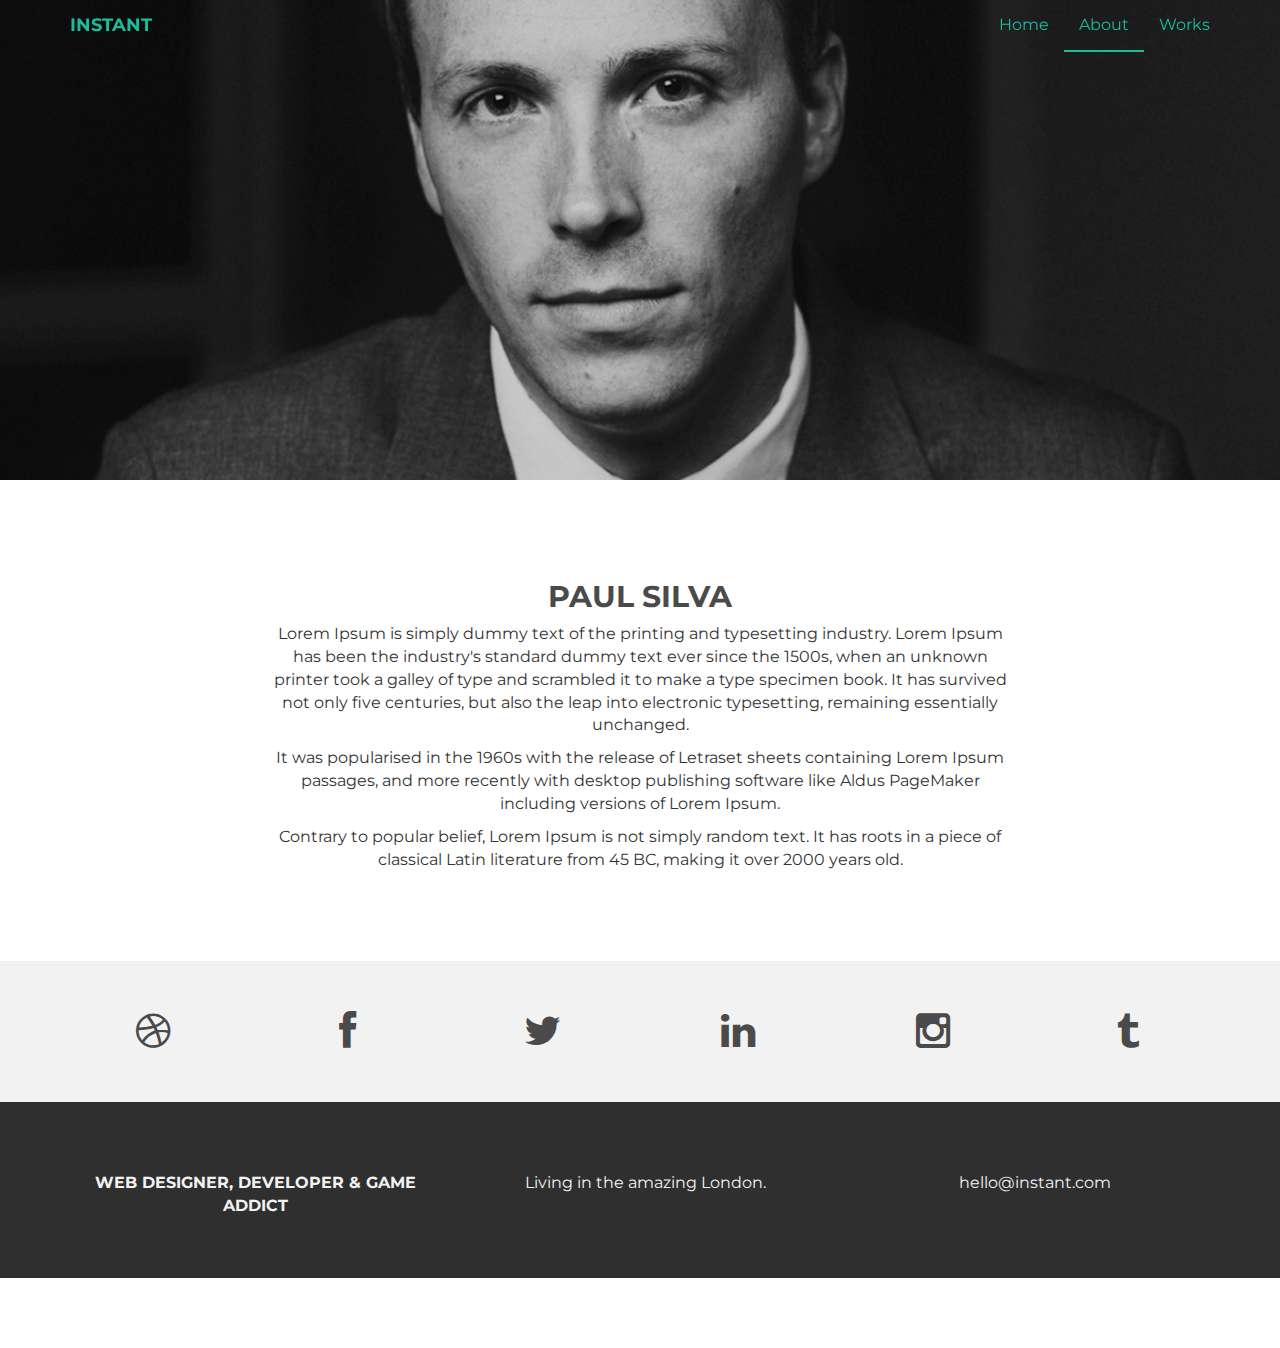
==== about.html @ 0b87e77e "Instant Theme" ====
<!DOCTYPE html>
<html lang="en">
  <head>
    <meta charset="utf-8">
    <meta http-equiv="X-UA-Compatible" content="IE=edge">
    <meta name="viewport" content="width=device-width, initial-scale=1">
    <meta name="description" content="">
    <meta name="author" content="">
    <link rel="shortcut icon" href="assets/ico/favicon.ico">

    <title>INSTANT - Bootstrap Theme</title>

    <!-- Bootstrap core CSS -->
    <link href="assets/css/bootstrap.css" rel="stylesheet">

    <!-- Custom styles for this template -->
    <link href="assets/css/style.css" rel="stylesheet">
    <link href="assets/css/font-awesome.min.css" rel="stylesheet">

    <!-- Just for debugging purposes. Don't actually copy this line! -->
    <!--[if lt IE 9]><script src="../../assets/js/ie8-responsive-file-warning.js"></script><![endif]-->

    <!-- HTML5 shim and Respond.js IE8 support of HTML5 elements and media queries -->
    <!--[if lt IE 9]>
      <script src="https://oss.maxcdn.com/libs/html5shiv/3.7.0/html5shiv.js"></script>
      <script src="https://oss.maxcdn.com/libs/respond.js/1.4.2/respond.min.js"></script>
    <![endif]-->
  </head>

  <body>

    <!-- Static navbar -->
    <div class="navbar navbar-default navbar-fixed-top" role="navigation">
      <div class="container">
        <div class="navbar-header">
          <button type="button" class="navbar-toggle" data-toggle="collapse" data-target=".navbar-collapse">
            <span class="sr-only">Toggle navigation</span>
            <span class="icon-bar"></span>
            <span class="icon-bar"></span>
            <span class="icon-bar"></span>
          </button>
          <a class="navbar-brand" href="index.html">INSTANT</a>
        </div>
        <div class="navbar-collapse collapse">
          <ul class="nav navbar-nav navbar-right">
            <li><a href="index.html">Home</a></li>
            <li class="active"><a href="about.html">About</a></li>
            <li><a href="index.html#works">Works</a></li>
          </ul>
        </div><!--/.nav-collapse -->
      </div>
    </div>


	<div id="aboutwrap">
	    <div class="container">
			<div class="row">
				<div class="col-lg-6 col-lg-offset-3">
				</div>
			</div><! --/row -->
	    </div> <!-- /container -->
	</div><! --/aboutwrap -->
	
	<div class="container">
		<div class="row centered mt mb">
			<div class="col-lg-8 col-lg-offset-2">
				<h2>PAUL SILVA</h2>
				<p>Lorem Ipsum is simply dummy text of the printing and typesetting industry. Lorem Ipsum has been the industry's standard dummy text ever since the 1500s, when an unknown printer took a galley of type and scrambled it to make a type specimen book. It has survived not only five centuries, but also the leap into electronic typesetting, remaining essentially unchanged.</p>
				<p>It was popularised in the 1960s with the release of Letraset sheets containing Lorem Ipsum passages, and more recently with desktop publishing software like Aldus PageMaker including versions of Lorem Ipsum.</p>
				<p>Contrary to popular belief, Lorem Ipsum is not simply random text. It has roots in a piece of classical Latin literature from 45 BC, making it over 2000 years old.</p>
			</div>

		</div><! --/row -->
	</div><! --/container -->
	
	<div id="social">
		<div class="container">
			<div class="row centered">
				<div class="col-lg-2">
					<a href="#"><i class="fa fa-dribbble"></i></a>
				</div>
				<div class="col-lg-2">
					<a href="#"><i class="fa fa-facebook"></i></a>
				</div>
				<div class="col-lg-2">
					<a href="#"><i class="fa fa-twitter"></i></a>
				</div>
				<div class="col-lg-2">
					<a href="#"><i class="fa fa-linkedin"></i></a>
				</div>
				<div class="col-lg-2">
					<a href="#"><i class="fa fa-instagram"></i></a>
				</div>
				<div class="col-lg-2">
					<a href="#"><i class="fa fa-tumblr"></i></a>
				</div>
			
			</div><! --/row -->
		</div><! --/container -->
	</div><! --/social -->

	<div id="footerwrap">
		<div class="container">
			<div class="row centered">
				<div class="col-lg-4">
					<p><b>WEB DESIGNER, DEVELOPER & GAME ADDICT</b></p>
				</div>
			
				<div class="col-lg-4">
					<p>Living in the amazing London.</p>
				</div>
				<div class="col-lg-4">
					<p>hello@instant.com</p>
				</div>
			
			</div>
		
		</div>
	</div><! --/footerwrap -->
	


    <!-- Bootstrap core JavaScript
    ================================================== -->
    <!-- Placed at the end of the document so the pages load faster -->
    <script src="https://ajax.googleapis.com/ajax/libs/jquery/1.11.0/jquery.min.js"></script>
    <script src="assets/js/bootstrap.min.js"></script>
  </body>
</html>
---- assets/css/style.css ----
/*
 * Author: Carlos Alvarez
 * URL: http://Alvarez.is
 *
 * Project Name: NYC Design
 * Version: 1.0
 * Date: 04-20-2014
 * URL: 
 */


/* ==========================================================================
   Base Styles, Bootstrap Modifications & Fonts Import
   ========================================================================== */

@import url(http://fonts.googleapis.com/css?family=Montserrat:400,700);


::-moz-selection {
    background: #f2c2c9;
    color: #a4003a;
    text-shadow: none;
}

::selection {
    background: #16a085;
    color: #a4003a;
    text-shadow: none;
}

/*
 * A better looking default horizontal rule
 */

 hr {
    display: block;
    height: 1px;
    border: 0;
    border-top: 1px solid #ccc;
    margin: 1em 0;
    padding: 0;
}

.centered {
	text-align: center
}

.mt {
	margin-top: 80px;
}

.mb {
	margin-bottom: 80px;
}

/* ==========================================================================
   General styles
   ========================================================================== */


body {
    font-family: 'Montserrat', sans-serif;
    font-weight: 400;
    font-size: 16px;

    -webkit-font-smoothing: antialiased;
    -webkit-overflow-scrolling: touch;
}

h1, h2, h3, h4, h5, h6 {
	font-weight: 700;
    color: #4a4a4a;
}


.navbar-brand {
	font-weight: 700;
}

.navbar-default .navbar-brand {
	color: #1abc9c;
}

.navbar-default {
	background-color: transparent;
	border-color: transparent;
}

.navbar-default .navbar-nav > .active > a, .navbar-default .navbar-nav > .active > a:hover, .navbar-default .navbar-nav > .active > a:focus {
	color: #1abc9c;
	background-color: transparent;
	border-bottom: 2px solid #1abc9c
}

.navbar-default .navbar-nav > li > a {
	color: #1abc9c;
}

/* ==========================================================================
   Wrap Sections
   ========================================================================== */

#headerwrap {
	background: url(../img/back.jpg) no-repeat center top;
	margin-top: -70px;
	padding-top: 250px;
	text-align:center;
	background-attachment: relative;
	background-position: center center;
	min-height: 650px;
	width: 100%;
	
    -webkit-background-size: 100%;
    -moz-background-size: 100%;
    -o-background-size: 100%;
    background-size: 100%;

    -webkit-background-size: cover;
    -moz-background-size: cover;
    -o-background-size: cover;
    background-size: cover;
}

#headerwrap h1 {
	color:#ffffff;
	padding-top: 10px;
	padding-bottom: 20px;
	letter-spacing: 4px;
	font-size: 80px;
	font-weight: bold;
}

#headerwrap h4 {
	font-weight: 400;
	color: #ffffff
}

#social {
	padding-top: 50px;
	padding-bottom: 50px;
	background-color: #f2f2f2;
}

#social i {
	font-size: 40px;
	color: #4a4a4a
}

#social i:hover {
	color: #1abc9c
}

#footerwrap {
	padding-top: 70px;
	padding-bottom: 50px;
	background-color: #2f2f2f;
}

#footerwrap p {
	color: #f2f2f2;
	margin-left: 10px;
}

#workwrap {	
	background: url(../img/work.jpg) no-repeat center top;
	margin-top: -70px;
	padding-top: 250px;
	text-align:center;
	background-attachment: relative;
	background-position: center center;
	min-height: 650px;
	width: 100%;
	
    -webkit-background-size: 100%;
    -moz-background-size: 100%;
    -o-background-size: 100%;
    background-size: 100%;

    -webkit-background-size: cover;
    -moz-background-size: cover;
    -o-background-size: cover;
    background-size: cover;
}

#workwrap h1 {
	color:#ffffff;
	padding-top: 10px;
	padding-bottom: 20px;
	letter-spacing: 4px;
	font-size: 80px;
	font-weight: bold;
}

#workwrap h4 {
	font-weight: 400;
	color: #ffffff
}

#aboutwrap {	
	background: url(../img/about.jpg) no-repeat center top;
	margin-top: -70px;
	padding-top: 250px;
	text-align:center;
	background-attachment: relative;
	background-position: center center;
	min-height: 550px;
	width: 100%;
	
    -webkit-background-size: 100%;
    -moz-background-size: 100%;
    -o-background-size: 100%;
    background-size: 100%;

    -webkit-background-size: cover;
    -moz-background-size: cover;
    -o-background-size: cover;
    background-size: cover;
}




/* Gallery */
.gallery {
	margin-top: 30px;
}

.gallery img:hover {
	opacity: 0.4;
}
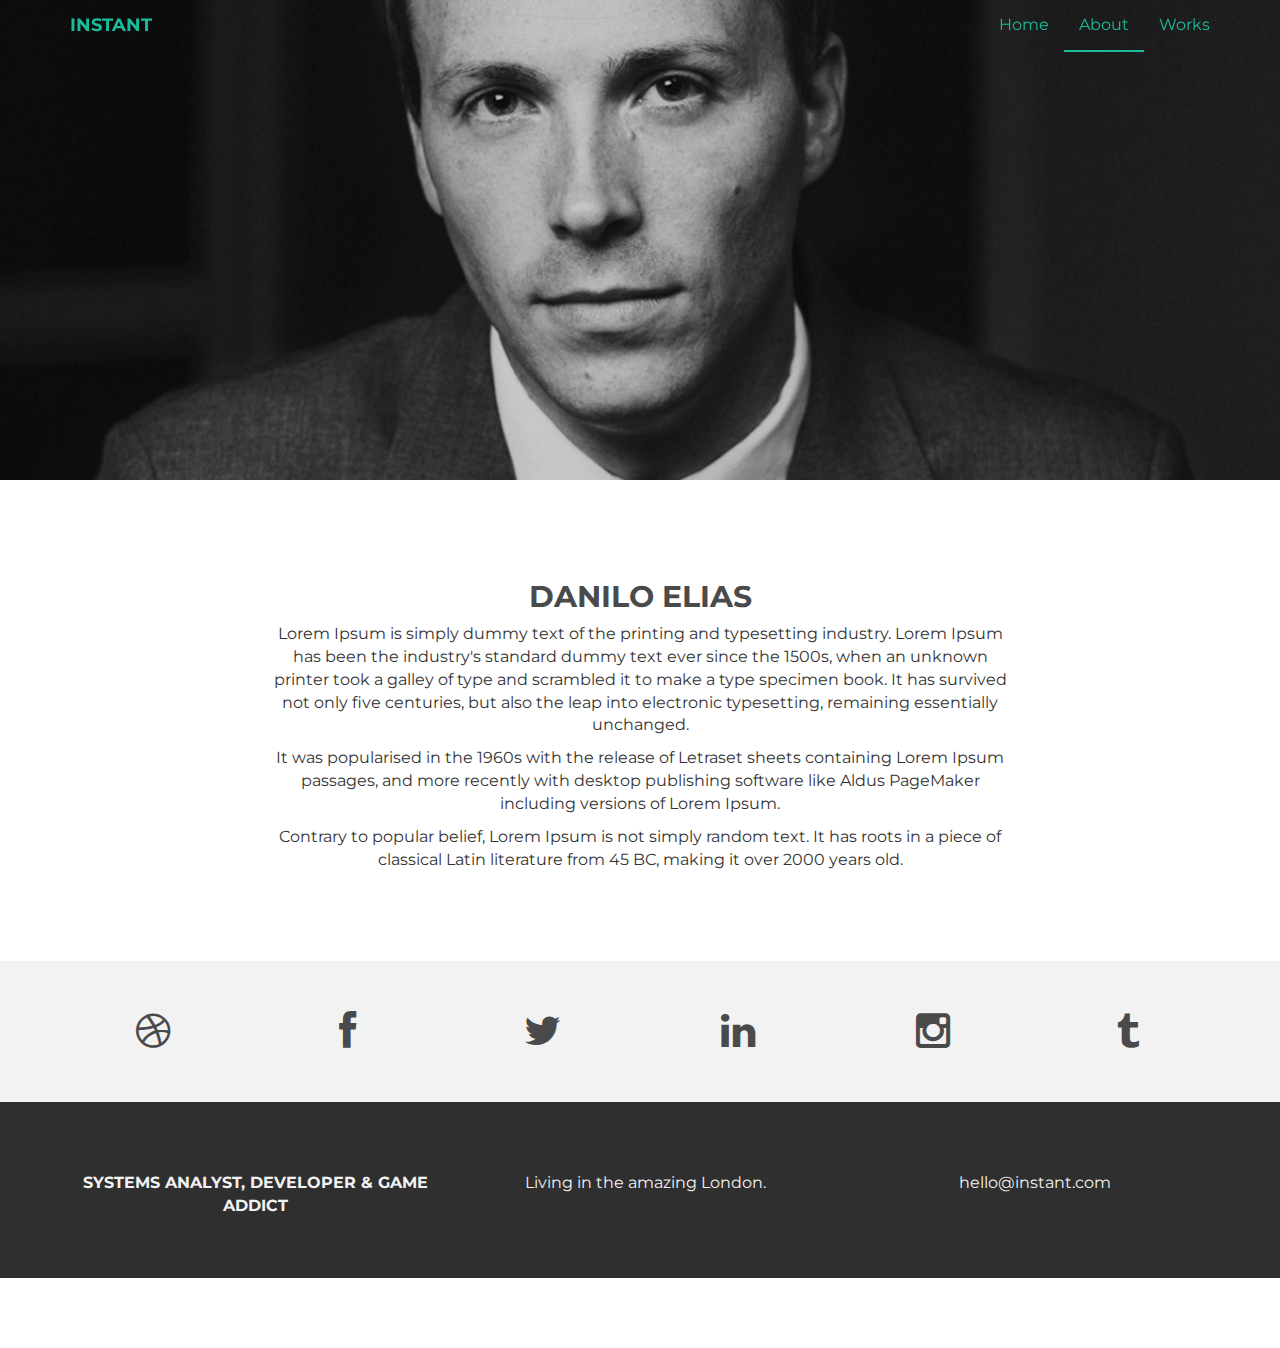
==== commit 26a9b729: "Mudando o nome" ====
--- a/about.html
+++ b/about.html
@@ -8,7 +8,7 @@
     <meta name="author" content="">
     <link rel="shortcut icon" href="assets/ico/favicon.ico">
 
-    <title>INSTANT - Bootstrap Theme</title>
+    <title>Danilo S. Elias</title>
 
     <!-- Bootstrap core CSS -->
     <link href="assets/css/bootstrap.css" rel="stylesheet">
@@ -64,7 +64,7 @@
 	<div class="container">
 		<div class="row centered mt mb">
 			<div class="col-lg-8 col-lg-offset-2">
-				<h2>PAUL SILVA</h2>
+				<h2>DANILO ELIAS</h2>
 				<p>Lorem Ipsum is simply dummy text of the printing and typesetting industry. Lorem Ipsum has been the industry's standard dummy text ever since the 1500s, when an unknown printer took a galley of type and scrambled it to make a type specimen book. It has survived not only five centuries, but also the leap into electronic typesetting, remaining essentially unchanged.</p>
 				<p>It was popularised in the 1960s with the release of Letraset sheets containing Lorem Ipsum passages, and more recently with desktop publishing software like Aldus PageMaker including versions of Lorem Ipsum.</p>
 				<p>Contrary to popular belief, Lorem Ipsum is not simply random text. It has roots in a piece of classical Latin literature from 45 BC, making it over 2000 years old.</p>
@@ -103,7 +103,7 @@
 		<div class="container">
 			<div class="row centered">
 				<div class="col-lg-4">
-					<p><b>WEB DESIGNER, DEVELOPER & GAME ADDICT</b></p>
+					<p><b>SYSTEMS ANALYST, DEVELOPER & GAME ADDICT</b></p>
 				</div>
 			
 				<div class="col-lg-4">
--- a/assets/css/style.css
+++ b/assets/css/style.css
@@ -13,7 +13,7 @@
    Base Styles, Bootstrap Modifications & Fonts Import
    ========================================================================== */
 
-@import url(http://fonts.googleapis.com/css?family=Montserrat:400,700);
+@import url(https://fonts.googleapis.com/css?family=Montserrat:400,700);
 
 
 ::-moz-selection {
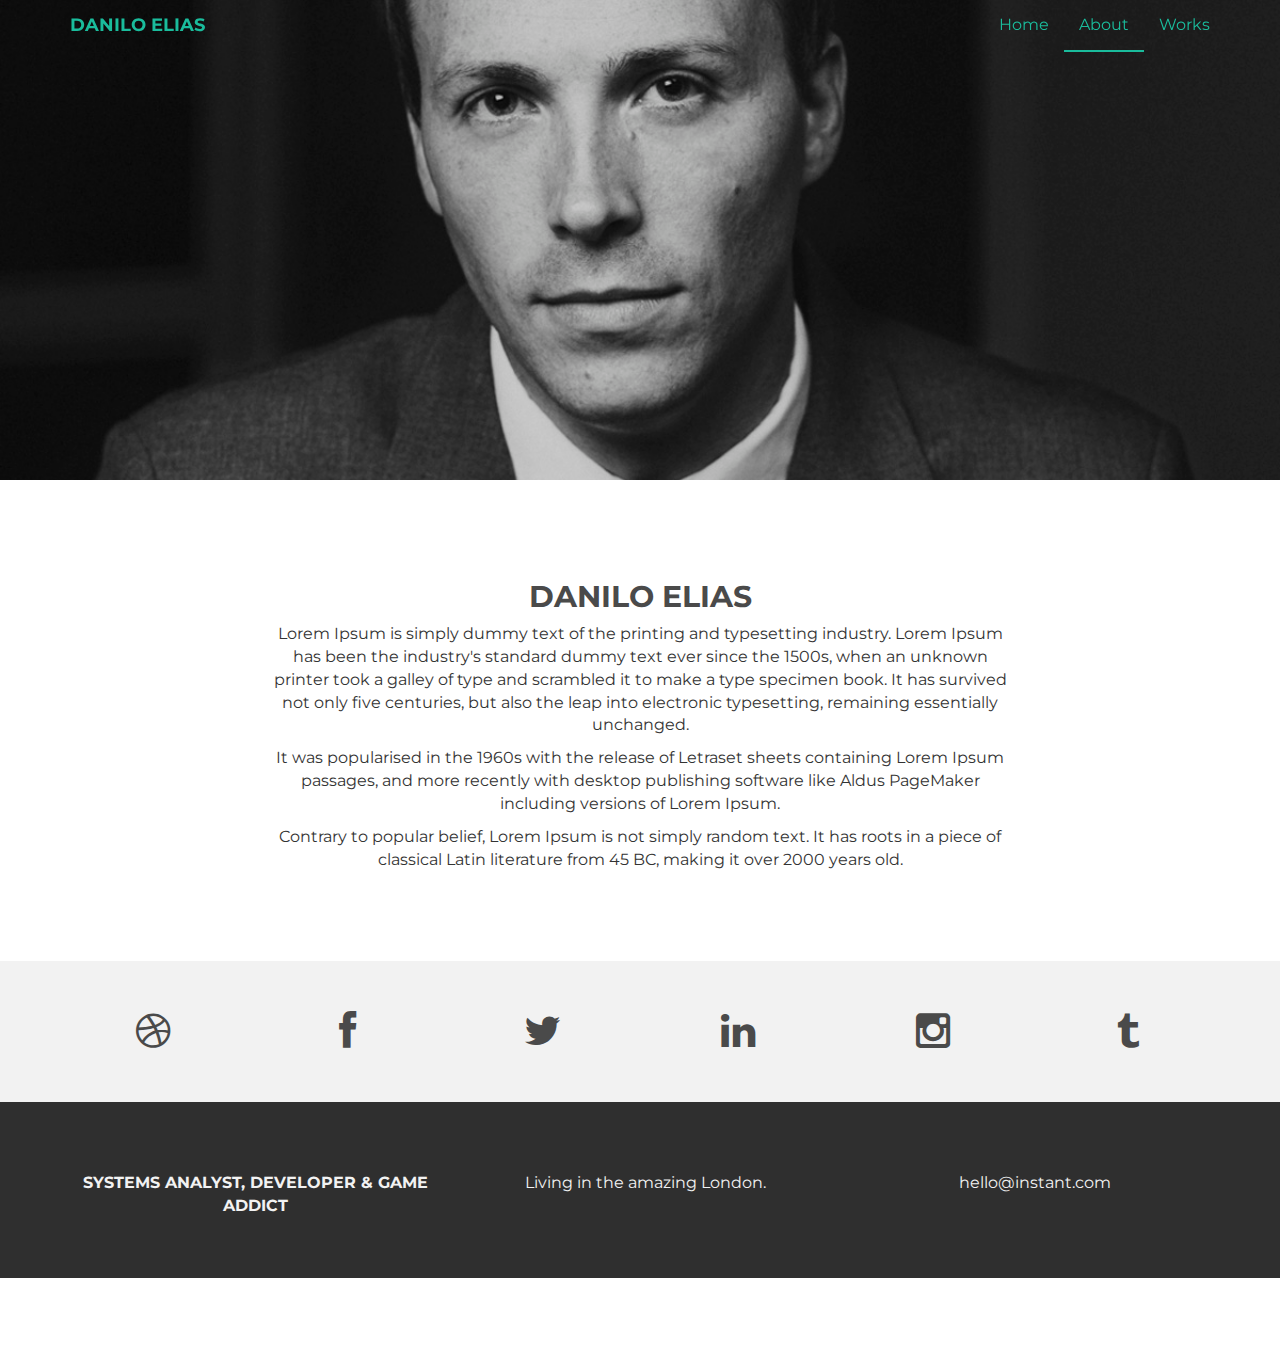
==== commit 84a5517b: "Mudando o nome" ====
--- a/about.html
+++ b/about.html
@@ -8,7 +8,7 @@
     <meta name="author" content="">
     <link rel="shortcut icon" href="assets/ico/favicon.ico">
 
-    <title>Danilo S. Elias</title>
+    <title>Danilo Elias</title>
 
     <!-- Bootstrap core CSS -->
     <link href="assets/css/bootstrap.css" rel="stylesheet">
@@ -39,7 +39,7 @@
             <span class="icon-bar"></span>
             <span class="icon-bar"></span>
           </button>
-          <a class="navbar-brand" href="index.html">INSTANT</a>
+          <a class="navbar-brand" href="index.html">DANILO ELIAS</a>
         </div>
         <div class="navbar-collapse collapse">
           <ul class="nav navbar-nav navbar-right">
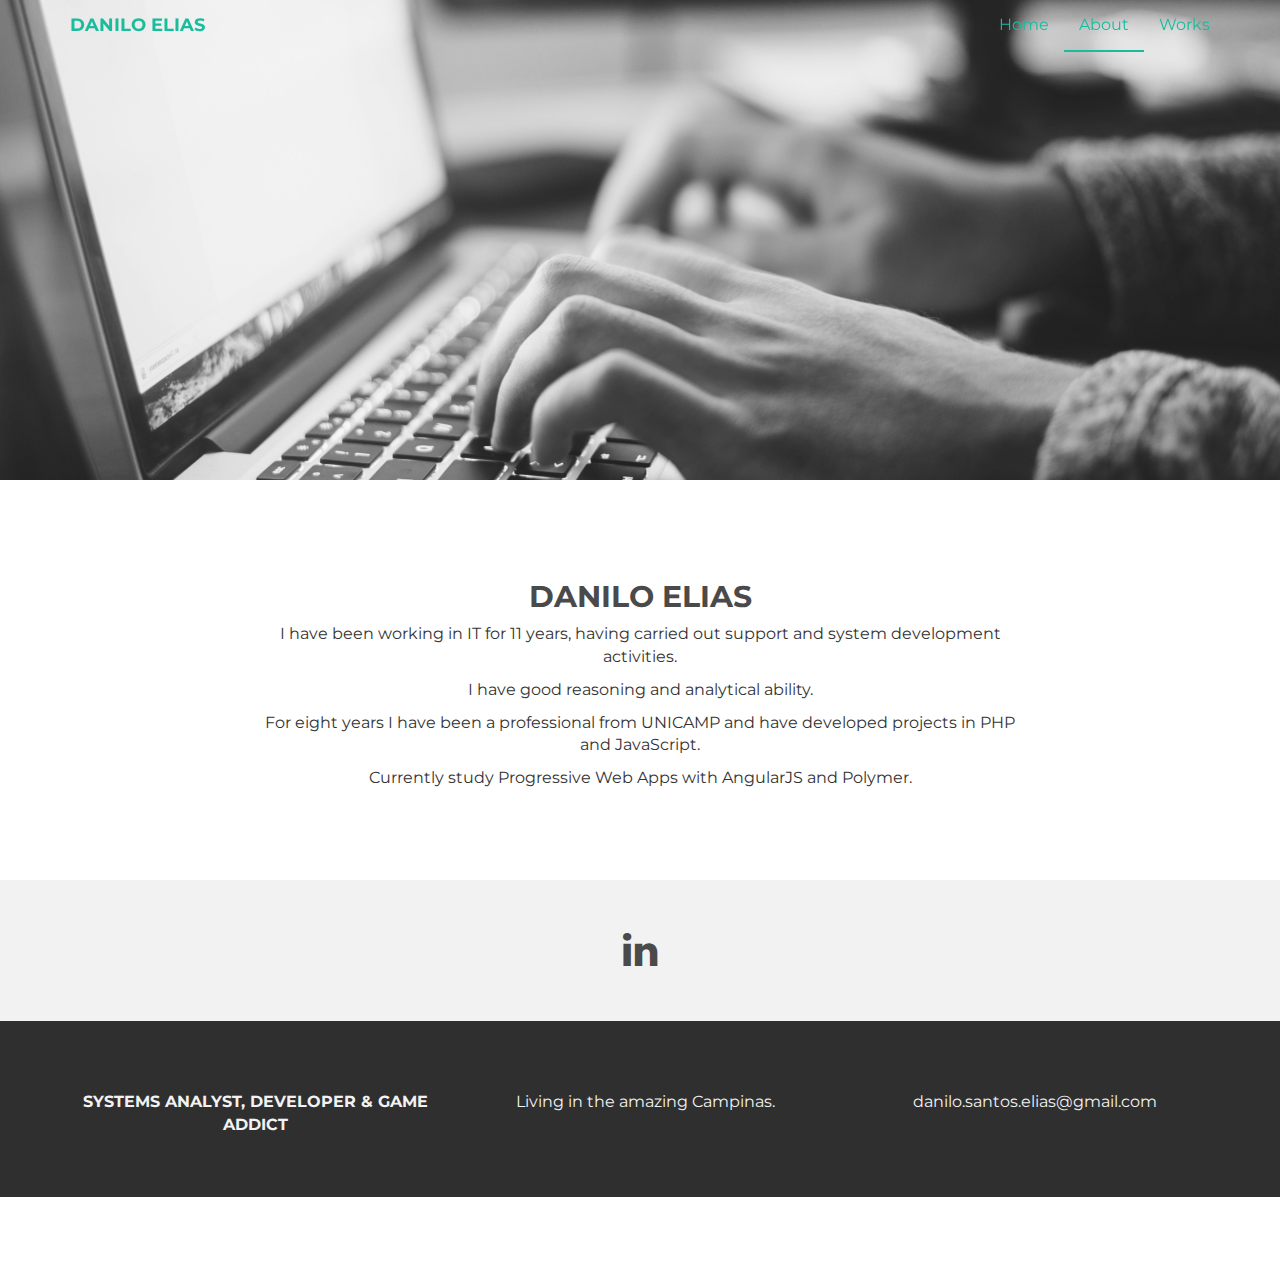
==== commit b4b7c556: "Minhas mudanças" ====
--- a/about.html
+++ b/about.html
@@ -57,47 +57,34 @@
 			<div class="row">
 				<div class="col-lg-6 col-lg-offset-3">
 				</div>
-			</div><! --/row -->
+			</div> <!--/row -->
 	    </div> <!-- /container -->
-	</div><! --/aboutwrap -->
+	</div> <!--/aboutwrap -->
 	
 	<div class="container">
 		<div class="row centered mt mb">
 			<div class="col-lg-8 col-lg-offset-2">
 				<h2>DANILO ELIAS</h2>
-				<p>Lorem Ipsum is simply dummy text of the printing and typesetting industry. Lorem Ipsum has been the industry's standard dummy text ever since the 1500s, when an unknown printer took a galley of type and scrambled it to make a type specimen book. It has survived not only five centuries, but also the leap into electronic typesetting, remaining essentially unchanged.</p>
-				<p>It was popularised in the 1960s with the release of Letraset sheets containing Lorem Ipsum passages, and more recently with desktop publishing software like Aldus PageMaker including versions of Lorem Ipsum.</p>
-				<p>Contrary to popular belief, Lorem Ipsum is not simply random text. It has roots in a piece of classical Latin literature from 45 BC, making it over 2000 years old.</p>
+
+				<p>I have been working in IT for 11 years, having carried out support and system development activities.</p>
+				<p>I have good reasoning and analytical ability.</p>
+				<p>For eight years I	have been a professional from UNICAMP and have developed projects in PHP and JavaScript.</p>
+				<p>Currently study Progressive Web Apps with AngularJS and Polymer.</p>
+
 			</div>
 
-		</div><! --/row -->
-	</div><! --/container -->
+		</div> <!--/row -->
+	</div> <!--/container -->
 	
 	<div id="social">
 		<div class="container">
 			<div class="row centered">
-				<div class="col-lg-2">
-					<a href="#"><i class="fa fa-dribbble"></i></a>
+				<div class="col-lg-12">
+					<a href="https://www.linkedin.com/in/hire-danilo-santos-elias/"><i class="fa fa-linkedin"></i></a>
 				</div>
-				<div class="col-lg-2">
-					<a href="#"><i class="fa fa-facebook"></i></a>
-				</div>
-				<div class="col-lg-2">
-					<a href="#"><i class="fa fa-twitter"></i></a>
-				</div>
-				<div class="col-lg-2">
-					<a href="#"><i class="fa fa-linkedin"></i></a>
-				</div>
-				<div class="col-lg-2">
-					<a href="#"><i class="fa fa-instagram"></i></a>
-				</div>
-				<div class="col-lg-2">
-					<a href="#"><i class="fa fa-tumblr"></i></a>
-				</div>
-			
-			</div><! --/row -->
-		</div><! --/container -->
-	</div><! --/social -->
+				</div> <!--/row -->
+		</div> <!--/container -->
+	</div> <!--/social -->
 
 	<div id="footerwrap">
 		<div class="container">
@@ -107,16 +94,16 @@
 				</div>
 			
 				<div class="col-lg-4">
-					<p>Living in the amazing London.</p>
+					<p>Living in the amazing Campinas.</p>
 				</div>
 				<div class="col-lg-4">
-					<p>hello@instant.com</p>
+					<p>danilo.santos.elias@gmail.com</p>
 				</div>
 			
 			</div>
 		
 		</div>
-	</div><! --/footerwrap -->
+	</div> <!--/footerwrap -->
 	
 
 
